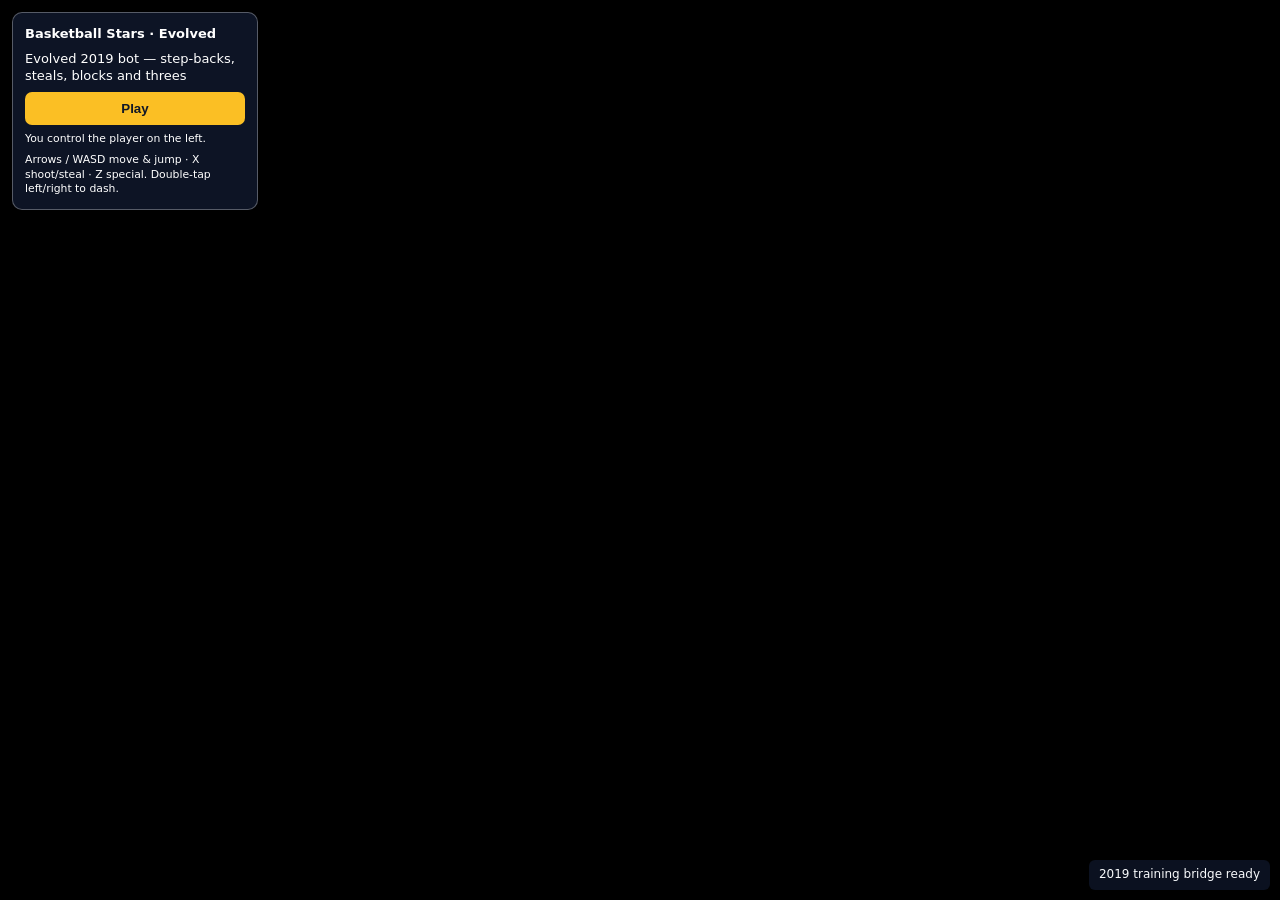
==== site/2019/play.html @ 340841f1 "Publish audited evolved opponent with tactical shooting and defence" ====
<!doctype html>
<html lang="en">
  <head>
    <meta charset="utf-8">
    <meta name="viewport" content="initial-scale=1, maximum-scale=1, user-scalable=no, shrink-to-fit=no">
    <title>Play the evolved Basketball Stars 2019 bot</title>
    <link rel="stylesheet" href="../vendor-2019/assets/css/app.css">
    <link rel="stylesheet" href="../trainer.css">
    <style>
      #content { visibility: hidden; }
      body.evolved-match #content { visibility: visible; }
      #play-panel { width: 220px; }
    </style>
  </head>
  <body>
    <div id="content"></div>
    <div id="loader">Loading evolved 2019 opponent…</div>
    <aside id="play-panel">
      <strong>Basketball Stars · Evolved</strong>
      <span id="profile-name">Loading profile…</span>
      <button id="play-evolved" disabled>Play</button>
      <small>You control the player on the left.</small>
      <small>Arrows / WASD move &amp; jump · X shoot/steal · Z special. Double-tap left/right to dash.</small>
    </aside>
    <div id="trainer-status" role="status">Initializing 2019 engine…</div>

    <script src="./crazygames-stub.js"></script>
    <script src="../vendor-2019/assets/lib/nape.min.js"></script>
    <script src="../vendor-2019/assets/lib/phaser.min.js"></script>
    <script src="../vendor-2019/assets/lib/phaser-cachebuster.min.js"></script>
    <script src="../vendor-2019/assets/lib/phaser-super-storage.min.js"></script>
    <script src="../vendor-2019/assets/lib/dragonBones.min.js"></script>
    <script src="../vendor-2019/basketball_legends_2019.patched.min.js"></script>
    <script src="./training-bridge.js"></script>
    <script src="./play.js"></script>
  </body>
</html>
---- site/vendor-2019/assets/css/app.css ----
/*Stylesheet*/
body, html {
    -webkit-tap-highlight-color: rgba(0, 0, 0, 0);
    -webkit-touch-callout: none;
    -webkit-text-size-adjust: none;
    -webkit-user-select: none;
    margin: 0;
    padding: 0;
    font-family: Arial, Verdana, sans-serif;
    font-size: 12px;
    font-weight: normal;
    color: #ccc;
    background-color: #000000;
    overflow: hidden;
}
#orientation {
    margin: 0 auto;
    position: fixed;
    top: 0;
    left: 0;
    width: 100%;
    height: 100%;
    background-image: url(../images/rotate.png);
    background-repeat: no-repeat;
    background-position: center;
    background-color: rgb(0, 0, 0);
    background-size: 25%;
    z-index: 999;
    display: none;
}
#loader {
    width: 100%;
    height: 50px;
    position: absolute;
    text-align: center;
    margin-top: 250px;
    display: block;
}
#loader,
#loader:after {
    border-radius: 50%;
    width: 10em;
    height: 10em;
}
#loader {
    margin: 60px auto;
    font-size: 10px;
    position: absolute;
    z-index: 99;
    left: 50%;
    top: 50%;
    margin-left: -5em;
    margin-top: -5em;
    text-indent: -9999em;
    border-top: 1.1em solid rgba(255, 255, 255, 0.2);
    border-right: 1.1em solid rgba(255, 255, 255, 0.2);
    border-bottom: 1.1em solid rgba(255, 255, 255, 0.2);
    border-left: 1.1em solid #ffffff;
    -webkit-transform: translateZ(0);
    -ms-transform: translateZ(0);
    transform: translateZ(0);
    -webkit-animation: load8 1.1s infinite linear;
    animation: load8 1.1s infinite linear;
}
@-webkit-keyframes load8 {
    0% {
        -webkit-transform: rotate(0deg);
        transform: rotate(0deg);
    }
    100% {
        -webkit-transform: rotate(360deg);
        transform: rotate(360deg);
    }
}
@keyframes load8 {
    0% {
        -webkit-transform: rotate(0deg);
        transform: rotate(0deg);
    }
    100% {
        -webkit-transform: rotate(360deg);
        transform: rotate(360deg);
    }
}
---- site/trainer.css ----
#trainer-status {
  position: fixed;
  right: 10px;
  bottom: 10px;
  z-index: 10000;
  padding: 7px 10px;
  border-radius: 6px;
  color: #f8fafc;
  background: rgba(15, 23, 42, 0.78);
  font: 12px/1.3 system-ui, sans-serif;
  pointer-events: none;
}

#play-panel {
  position: fixed;
  top: 12px;
  left: 12px;
  z-index: 10000;
  display: grid;
  gap: 7px;
  width: 190px;
  padding: 12px;
  border: 1px solid rgba(255, 255, 255, 0.3);
  border-radius: 10px;
  color: white;
  background: rgba(15, 23, 42, 0.9);
  font: 13px/1.35 system-ui, sans-serif;
}

#play-panel button {
  padding: 9px;
  border: 0;
  border-radius: 7px;
  color: #111827;
  background: #fbbf24;
  font-weight: 700;
  cursor: pointer;
}

#play-panel button:disabled {
  opacity: 0.5;
  cursor: wait;
}
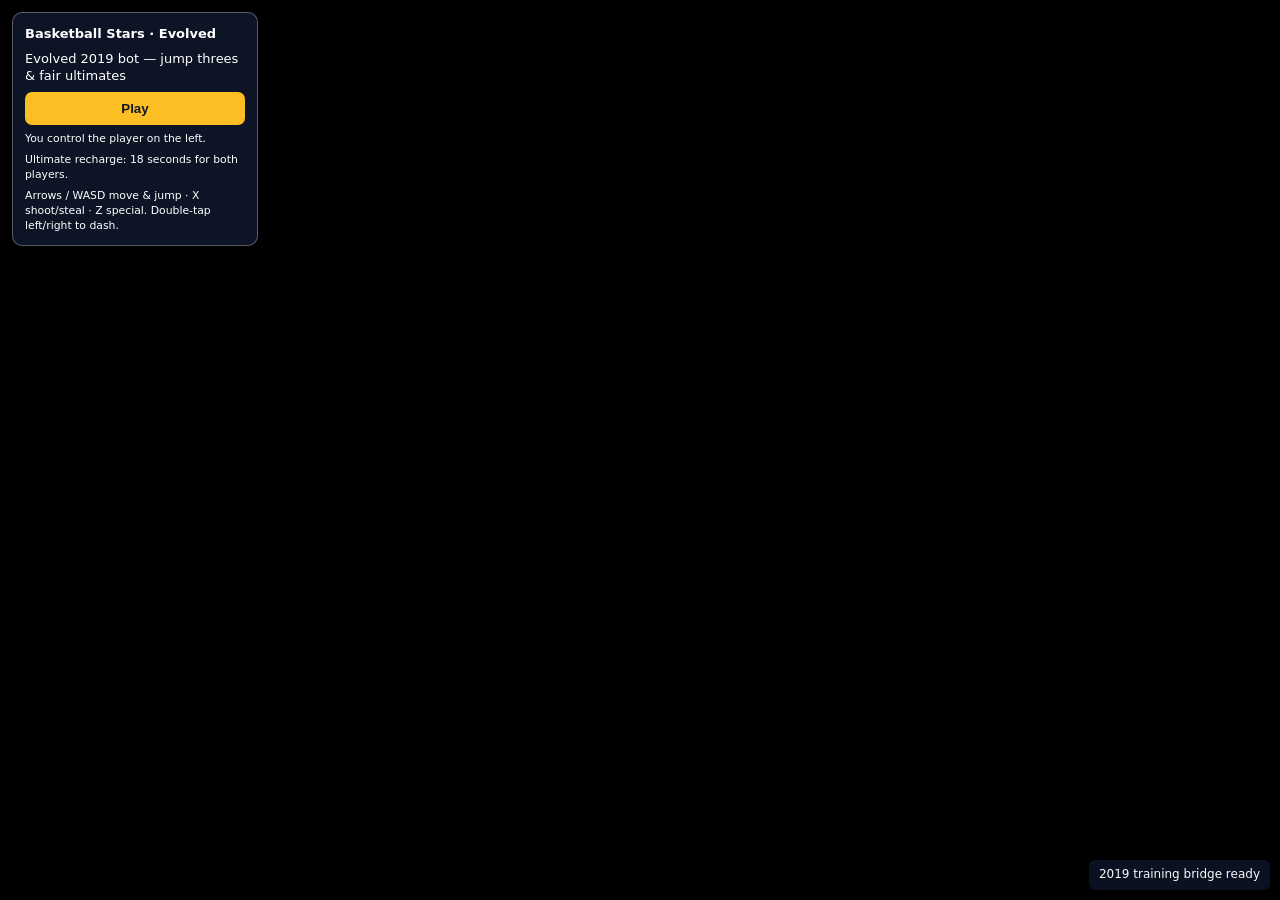
==== commit f694680c: "Fix jump threes and enforce equal ultimate cooldowns" ====
--- a/site/2019/play.html
+++ b/site/2019/play.html
@@ -20,18 +20,20 @@
       <span id="profile-name">Loading profile…</span>
       <button id="play-evolved" disabled>Play</button>
       <small>You control the player on the left.</small>
+      <small>Ultimate recharge: 18 seconds for both players.</small>
       <small>Arrows / WASD move &amp; jump · X shoot/steal · Z special. Double-tap left/right to dash.</small>
     </aside>
     <div id="trainer-status" role="status">Initializing 2019 engine…</div>
 
-    <script src="./crazygames-stub.js"></script>
-    <script src="../vendor-2019/assets/lib/nape.min.js"></script>
-    <script src="../vendor-2019/assets/lib/phaser.min.js"></script>
-    <script src="../vendor-2019/assets/lib/phaser-cachebuster.min.js"></script>
-    <script src="../vendor-2019/assets/lib/phaser-super-storage.min.js"></script>
-    <script src="../vendor-2019/assets/lib/dragonBones.min.js"></script>
-    <script src="../vendor-2019/basketball_legends_2019.patched.min.js"></script>
-    <script src="./training-bridge.js"></script>
-    <script src="./play.js"></script>
+    <script src="./crazygames-stub.js?v=3e22af72486f"></script>
+    <script src="../vendor-2019/assets/lib/nape.min.js?v=33a5441b0906"></script>
+    <script src="../vendor-2019/assets/lib/phaser.min.js?v=c486bae6284f"></script>
+    <script src="../vendor-2019/assets/lib/phaser-cachebuster.min.js?v=2d72c03e41c4"></script>
+    <script src="../vendor-2019/assets/lib/phaser-super-storage.min.js?v=1c4dba377a10"></script>
+    <script src="../vendor-2019/assets/lib/dragonBones.min.js?v=82fd9eb27fc1"></script>
+    <script src="../vendor-2019/basketball_legends_2019.patched.min.js?v=e588047ce821"></script>
+    <script src="./shot-policy.js?v=ee63520692ce"></script>
+    <script src="./training-bridge.js?v=9a90a43b5696"></script>
+    <script src="./play.js?v=3b0d3041fbea"></script>
   </body>
 </html>
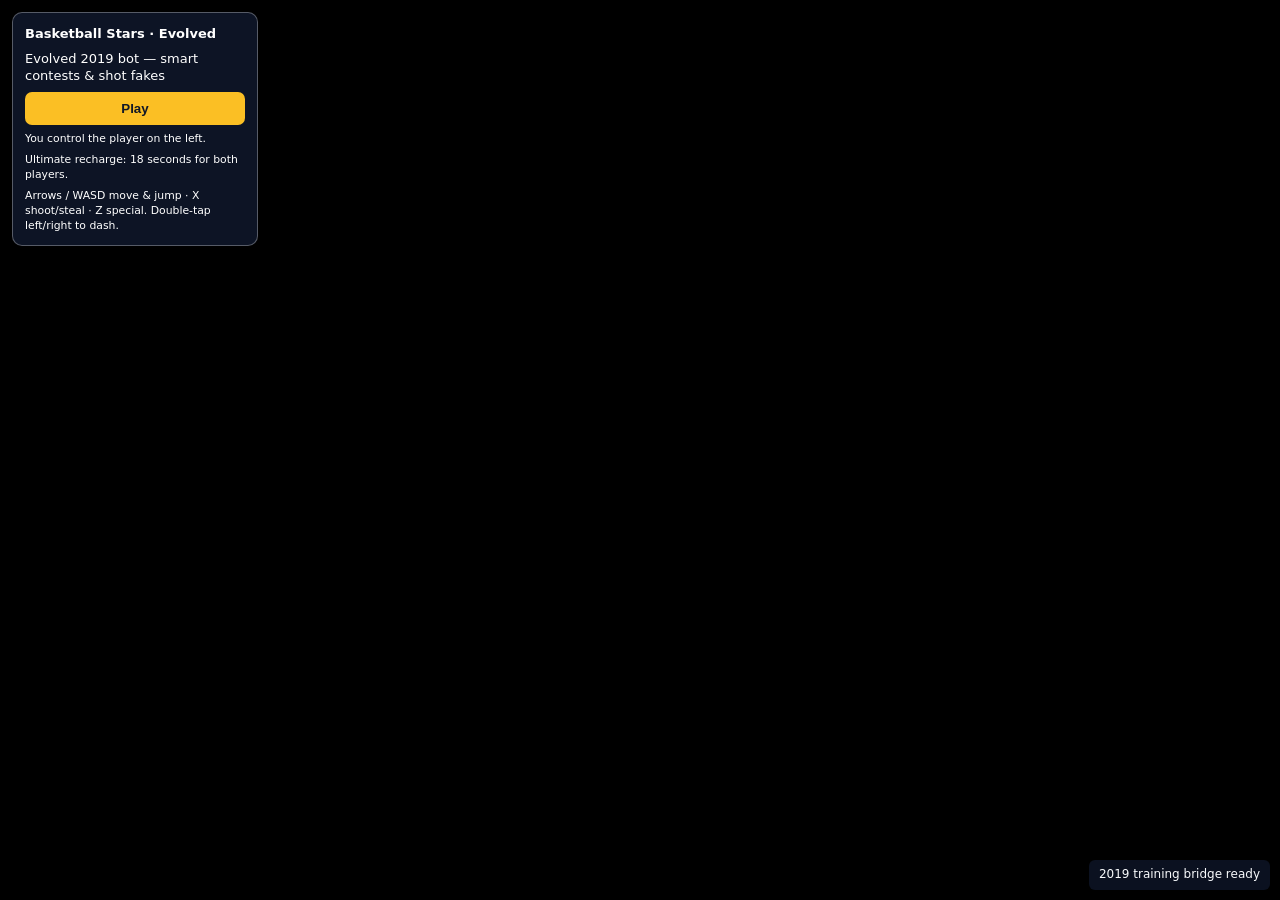
==== commit 23f3a97f: "Improve shot contests, add pressure fakes, and keep final scores visible" ====
--- a/site/2019/play.html
+++ b/site/2019/play.html
@@ -4,8 +4,8 @@
     <meta charset="utf-8">
     <meta name="viewport" content="initial-scale=1, maximum-scale=1, user-scalable=no, shrink-to-fit=no">
     <title>Play the evolved Basketball Stars 2019 bot</title>
-    <link rel="stylesheet" href="../vendor-2019/assets/css/app.css">
-    <link rel="stylesheet" href="../trainer.css">
+    <link rel="stylesheet" href="../vendor-2019/assets/css/app.css?v=ad8abcc6a736">
+    <link rel="stylesheet" href="../trainer.css?v=9d4cfca1bbfe">
     <style>
       #content { visibility: hidden; }
       body.evolved-match #content { visibility: visible; }
@@ -23,6 +23,19 @@
       <small>Ultimate recharge: 18 seconds for both players.</small>
       <small>Arrows / WASD move &amp; jump · X shoot/steal · Z special. Double-tap left/right to dash.</small>
     </aside>
+    <section id="match-result" role="dialog" aria-modal="true" aria-labelledby="result-title" hidden>
+      <div class="result-card">
+        <p class="result-caption">FINAL SCORE</p>
+        <h1 id="result-title">Full time</h1>
+        <div class="result-scoreboard">
+          <div><span>You</span><strong id="result-you">0</strong></div>
+          <span class="result-separator">–</span>
+          <div><span>Evolved bot</span><strong id="result-bot">0</strong></div>
+        </div>
+        <button id="play-again">Play again</button>
+        <p>Same evolved opponent · Equal 18-second ultimates</p>
+      </div>
+    </section>
     <div id="trainer-status" role="status">Initializing 2019 engine…</div>
 
     <script src="./crazygames-stub.js?v=3e22af72486f"></script>
@@ -32,8 +45,9 @@
     <script src="../vendor-2019/assets/lib/phaser-super-storage.min.js?v=1c4dba377a10"></script>
     <script src="../vendor-2019/assets/lib/dragonBones.min.js?v=82fd9eb27fc1"></script>
     <script src="../vendor-2019/basketball_legends_2019.patched.min.js?v=e588047ce821"></script>
-    <script src="./shot-policy.js?v=ee63520692ce"></script>
-    <script src="./training-bridge.js?v=9a90a43b5696"></script>
-    <script src="./play.js?v=3b0d3041fbea"></script>
+    <script src="./duel-policy.js?v=b08a9d598844"></script>
+    <script src="./shot-policy.js?v=5e4bc4f6e418"></script>
+    <script src="./training-bridge.js?v=5a29168d0172"></script>
+    <script src="./play.js?v=adf89e7ef607"></script>
   </body>
 </html>
--- a/site/trainer.css
+++ b/site/trainer.css
@@ -41,3 +41,39 @@
   opacity: 0.5;
   cursor: wait;
 }
+
+#match-result[hidden] { display: none; }
+#match-result {
+  position: fixed;
+  inset: 0;
+  z-index: 20000;
+  display: grid;
+  place-items: center;
+  padding: 20px;
+  background: rgba(3, 7, 18, 0.78);
+  color: #f8fafc;
+  font: 15px/1.5 system-ui, sans-serif;
+}
+.match-complete #play-panel { display: none; }
+.result-card {
+  width: min(440px, 100%);
+  box-sizing: border-box;
+  padding: 32px;
+  text-align: center;
+  background: #111c30;
+  border: 1px solid #475569;
+  border-radius: 20px;
+  box-shadow: 0 24px 80px #0008;
+}
+.result-caption { letter-spacing: 0.2em; color: #fbbf24; font-size: 12px; }
+.result-card h1 { font-size: 32px; margin: 8px 0 24px; }
+.result-scoreboard { display: flex; align-items: center; justify-content: center; gap: 28px; }
+.result-scoreboard div { display: grid; gap: 4px; min-width: 100px; }
+.result-scoreboard span { color: #cbd5e1; }
+.result-scoreboard strong { color: white; font-size: 64px; line-height: 1.2; }
+.result-separator { font-size: 28px; }
+.result-card button {
+  width: 100%; margin-top: 28px; padding: 13px; border: 0; border-radius: 9px;
+  background: #fbbf24; color: #111827; cursor: pointer; font: 700 16px system-ui, sans-serif;
+}
+.result-card p:last-child { font-size: 12px; color: #94a3b8; margin-bottom: 0; }
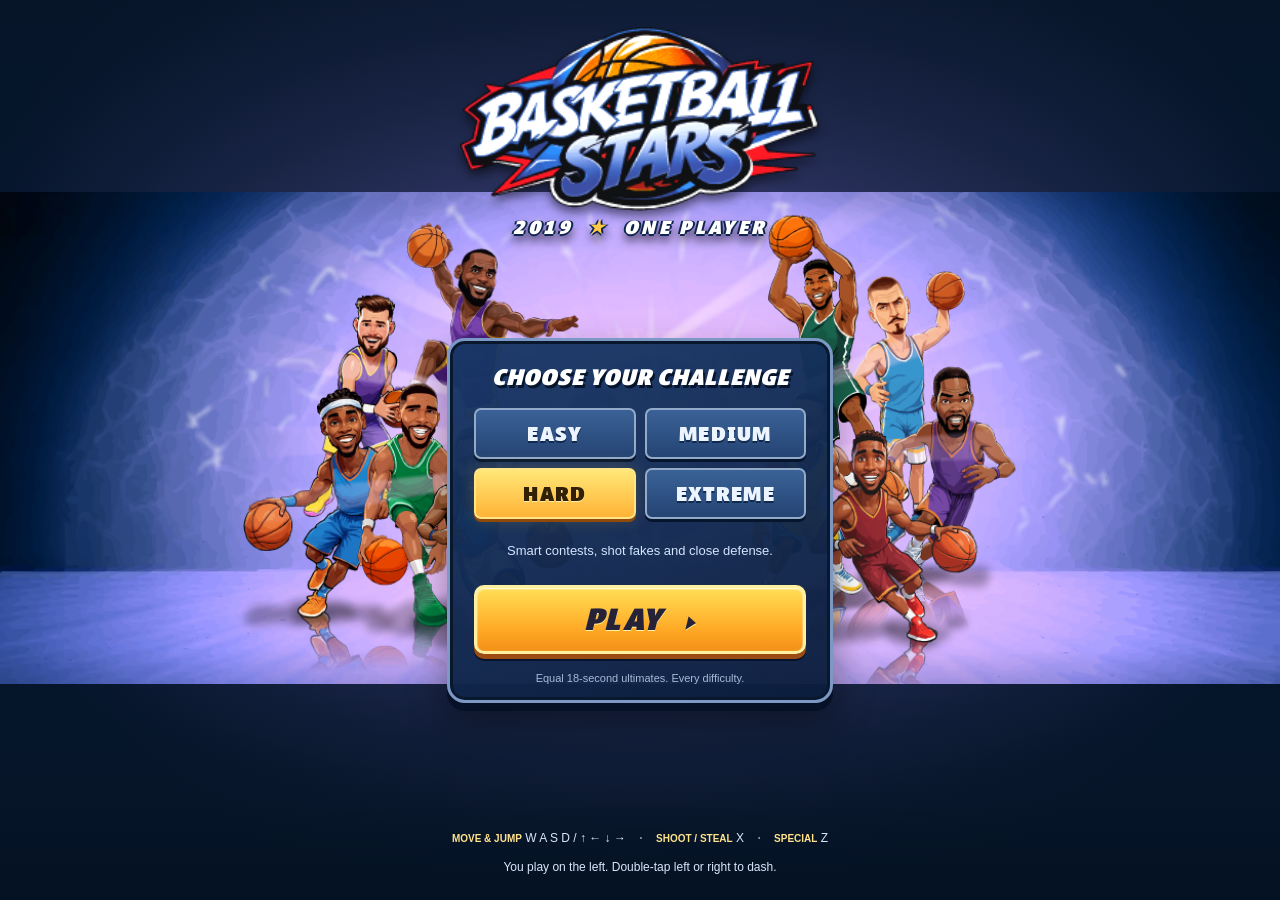
==== commit 69dc69bf: "Restore difficulty menu and add learned Extreme defender" ====
--- a/site/2019/play.html
+++ b/site/2019/play.html
@@ -2,38 +2,49 @@
 <html lang="en">
   <head>
     <meta charset="utf-8">
-    <meta name="viewport" content="initial-scale=1, maximum-scale=1, user-scalable=no, shrink-to-fit=no">
-    <title>Play the evolved Basketball Stars 2019 bot</title>
+    <meta name="viewport" content="width=device-width, initial-scale=1">
+    <title>Basketball Stars 2019 — Play</title>
     <link rel="stylesheet" href="../vendor-2019/assets/css/app.css?v=ad8abcc6a736">
-    <link rel="stylesheet" href="../trainer.css?v=9d4cfca1bbfe">
-    <style>
-      #content { visibility: hidden; }
-      body.evolved-match #content { visibility: visible; }
-      #play-panel { width: 220px; }
-    </style>
+    <link rel="stylesheet" href="./play.css?v=775a09248cf9">
   </head>
   <body>
     <div id="content"></div>
-    <div id="loader">Loading evolved 2019 opponent…</div>
-    <aside id="play-panel">
-      <strong>Basketball Stars · Evolved</strong>
-      <span id="profile-name">Loading profile…</span>
-      <button id="play-evolved" disabled>Play</button>
-      <small>You control the player on the left.</small>
-      <small>Ultimate recharge: 18 seconds for both players.</small>
-      <small>Arrows / WASD move &amp; jump · X shoot/steal · Z special. Double-tap left/right to dash.</small>
-    </aside>
+    <div id="loader">Loading Basketball Stars 2019…</div>
+    <main id="start-screen" aria-label="Basketball Stars 2019 main menu">
+      <div class="menu-art" aria-hidden="true"></div>
+      <header class="menu-heading">
+        <img class="game-logo" src="../vendor-2019/assets/images/logo.png" alt="Basketball Stars" width="360" height="186">
+        <p class="edition">2019 <span>★</span> ONE PLAYER</p>
+      </header>
+      <section class="menu-card" aria-label="Choose your opponent">
+        <h1>CHOOSE YOUR CHALLENGE</h1>
+        <fieldset id="difficulty-options"><legend>Difficulty</legend></fieldset>
+        <p id="profile-name" aria-live="polite">Getting the court ready…</p>
+        <button id="play-evolved" class="arcade-button" disabled>PLAY <span aria-hidden="true">▶</span></button>
+        <p class="fair-play">Equal 18-second ultimates. Every difficulty.</p>
+      </section>
+      <footer class="menu-controls">
+        <p><span>MOVE &amp; JUMP</span> <kbd>W A S D</kbd> / <kbd>↑ ← ↓ →</kbd> <b>·</b> <span>SHOOT / STEAL</span> <kbd>X</kbd> <b>·</b> <span>SPECIAL</span> <kbd>Z</kbd></p>
+        <p>You play on the left. Double-tap left or right to dash.</p>
+      </footer>
+      <p id="menu-error" role="alert" hidden></p>
+    </main>
+    <nav id="match-toolbar" aria-label="Match menu">
+      <button id="return-menu" class="small-button">MENU</button>
+      <span id="active-difficulty">HARD</span>
+    </nav>
     <section id="match-result" role="dialog" aria-modal="true" aria-labelledby="result-title" hidden>
       <div class="result-card">
-        <p class="result-caption">FINAL SCORE</p>
+        <p class="result-caption">FINAL SCORE <span id="result-difficulty">HARD</span></p>
         <h1 id="result-title">Full time</h1>
         <div class="result-scoreboard">
           <div><span>You</span><strong id="result-you">0</strong></div>
           <span class="result-separator">–</span>
-          <div><span>Evolved bot</span><strong id="result-bot">0</strong></div>
+          <div><span id="result-opponent">Hard bot</span><strong id="result-bot">0</strong></div>
         </div>
-        <button id="play-again">Play again</button>
-        <p>Same evolved opponent · Equal 18-second ultimates</p>
+        <button id="play-again" class="arcade-button">PLAY AGAIN <span aria-hidden="true">▶</span></button>
+        <button id="result-menu" class="small-button">CHOOSE DIFFICULTY</button>
+        <p>Equal 18-second ultimates</p>
       </div>
     </section>
     <div id="trainer-status" role="status">Initializing 2019 engine…</div>
@@ -47,7 +58,9 @@
     <script src="../vendor-2019/basketball_legends_2019.patched.min.js?v=e588047ce821"></script>
     <script src="./duel-policy.js?v=b08a9d598844"></script>
     <script src="./shot-policy.js?v=5e4bc4f6e418"></script>
-    <script src="./training-bridge.js?v=5a29168d0172"></script>
-    <script src="./play.js?v=adf89e7ef607"></script>
+    <script src="./learned-defense.js?v=bd4539350259"></script>
+    <script src="./residual-defense.js?v=d54dcf219921"></script>
+    <script src="./training-bridge.js?v=b34d844a47c3"></script>
+    <script src="./play.js?v=9892dc6b06aa"></script>
   </body>
 </html>
--- a/site/2019/play.css
+++ b/site/2019/play.css
@@ -0,0 +1,83 @@
+@font-face { font-family: StarsImpact; src: url("../vendor-2019/assets/fonts/Impact/impact.woff") format("woff"); font-display: swap; }
+:root { color-scheme: dark; font-family: Arial, sans-serif; }
+* { box-sizing: border-box; }
+body { background: #05152b; }
+button, input { -webkit-tap-highlight-color: transparent; }
+button { cursor: pointer; }
+button:focus-visible, input:focus-visible + span { outline: 3px solid #fff; outline-offset: 5px; }
+button:disabled { cursor: wait; opacity: .55; }
+#content { visibility: hidden; }
+.evolved-match #content { visibility: visible; }
+#start-screen { position: fixed; inset: 0; z-index: 1000; display: flex; flex-direction: column; align-items: center; overflow: auto; min-height: 100%; isolation: isolate; color: #fff; background: radial-gradient(ellipse at 50% 40%, #444580, #05152b 76%); }
+.evolved-match #start-screen { display: none; }
+.menu-art { position: absolute; z-index: -1; inset: 0; background: linear-gradient(0deg, #061426 1%, transparent 28%, transparent 75%, #06142699), url("../vendor-2019/assets/images/bg_players.png") center 47% / max(1400px, 112vw) auto no-repeat; }
+.menu-heading { flex: 0 0 auto; text-align: center; padding: clamp(15px, 3vh, 32px) 20px 0; filter: drop-shadow(0 6px 5px #0007); }
+.game-logo { display: block; width: clamp(220px, 29vw, 360px); height: auto; margin: 0 auto; }
+.edition { margin: 4px 0 0; font: 21px StarsImpact, Impact, sans-serif; font-style: italic; letter-spacing: .16em; color: #fff; text-shadow: 0 2px #102450, 2px 0 #102450, -2px 0 #102450; }
+.edition span { color: #ffcb47; margin: 0 7px; }
+.menu-card { width: min(386px, calc(100% - 32px)); margin: auto 16px; padding: 22px 24px 16px; text-align: center; background: linear-gradient(160deg, #173767f5, #0b1d3cf5); border: 3px solid #7c98c5; border-radius: 18px; box-shadow: 0 8px 0 #020d23b3, inset 0 0 0 3px #09182d, 0 18px 38px #0006; }
+.menu-card h1 { margin: 0 0 16px; font: 25px StarsImpact, Impact, sans-serif; font-style: italic; letter-spacing: .04em; text-shadow: 2px 3px #07152c; }
+#difficulty-options { display: grid; grid-template-columns: repeat(2, minmax(0, 1fr)); gap: 9px; border: 0; padding: 0; margin: 0; }
+#difficulty-options legend { position: absolute; width: 1px; height: 1px; overflow: hidden; clip-path: inset(50%); }
+#difficulty-options label { position: relative; min-width: 0; cursor: pointer; }
+#difficulty-options label:last-of-type:nth-of-type(odd) { grid-column: 1 / -1; }
+#difficulty-options span { pointer-events: none; }
+#difficulty-options input { position: absolute; opacity: 0; inset: 0; width: 100%; height: 100%; margin: 0; cursor: pointer; }
+#difficulty-options span { display: block; padding: 10px 5px; font: 23px StarsImpact, Impact, sans-serif; text-transform: uppercase; letter-spacing: .05em; border: 2px solid #93abc9; border-radius: 7px; color: #ebf4ff; background: linear-gradient(#3b6297, #244473); text-shadow: 0 2px #11294c; box-shadow: 0 3px #06152e; }
+#difficulty-options input:checked + span { border-color: #ffe488; color: #312006; background: linear-gradient(#ffe778, #ffb335); text-shadow: 0 1px #ffedac; box-shadow: 0 3px #8f4a0a, 0 0 18px #ffcc3e33; }
+#difficulty-options label:hover span { filter: brightness(1.12); }
+#profile-name { display: flex; align-items: center; justify-content: center; min-height: 42px; margin: 12px 0; color: #d3e4ff; font: 13px/1.45 Arial, sans-serif; }
+.arcade-button { width: 100%; padding: 12px 18px; border: 3px solid #fff0a0; border-radius: 10px; background: linear-gradient(#ffdf55, #ffa825 67%, #f39119); color: #262237; font: italic 34px StarsImpact, Impact, sans-serif; letter-spacing: .04em; text-shadow: 0 1px #fff4a1; box-shadow: 0 5px #9c4c12, 0 7px 0 #05132d, inset 0 1px 2px #fff; }
+.arcade-button span { padding-left: 14px; font-size: .7em; vertical-align: middle; }
+.arcade-button:hover:not(:disabled) { filter: brightness(1.1); transform: translateY(-1px); }
+.arcade-button:active:not(:disabled) { transform: translateY(3px); box-shadow: 0 2px #9c4c12, 0 4px #05132d; }
+.fair-play { color: #a7bbd8; font-size: 11px; margin: 18px 0 0; }
+.menu-controls { width: 100%; flex: 0 0 auto; text-align: center; color: #dbe6fc; padding: 20px 18px 23px; background: linear-gradient(transparent, #031022a8); }
+.menu-controls p { margin: 8px 0 0; font-size: 12px; line-height: 1.7; }
+.menu-controls span { color: #ffe38b; font-weight: bold; font-size: 10px; }
+.menu-controls b { margin: 0 10px; color: #8095b7; }
+kbd { font: 12px Arial, sans-serif; white-space: nowrap; }
+#menu-error { background: #561b2e; color: white; border: 1px solid #f89b9b; border-radius: 6px; position: absolute; bottom: 10px; padding: 12px; max-width: calc(100% - 24px); }
+#match-toolbar { position: fixed; z-index: 10000; left: 10px; top: 10px; display: none; gap: 9px; align-items: center; }
+.evolved-match #match-toolbar { display: flex; }
+.match-complete #match-toolbar { display: none; }
+.small-button { border: 1px solid #9cb5db; border-radius: 6px; padding: 8px 14px; color: white; background: #0b2040e8; font: 16px StarsImpact, Impact, sans-serif; letter-spacing: .05em; }
+.small-button:hover { background: #294e81; }
+#active-difficulty { padding: 7px 9px; border-radius: 5px; background: #081831d9; color: #ffdb6c; font: 15px StarsImpact, Impact, sans-serif; letter-spacing: .08em; }
+#trainer-status { display: none; }
+#match-result[hidden] { display: none; }
+#match-result { position: fixed; inset: 0; z-index: 20000; display: grid; place-items: center; overflow: auto; padding: 20px; background: #030b1bd9; color: white; }
+.result-card { width: min(430px, 100%); padding: 30px; text-align: center; border: 3px solid #8aa9d0; border-radius: 18px; background: linear-gradient(145deg, #203e70, #091b38); box-shadow: 0 20px 80px #0008, inset 0 0 0 3px #09182d; }
+.result-caption { letter-spacing: .15em; color: #ffdb6c; font-size: 11px; }
+.result-caption span { display: block; margin-top: 8px; color: #c3d5f0; letter-spacing: .1em; }
+.result-card h1 { margin: 14px 0 24px; font: italic 42px StarsImpact, Impact, sans-serif; text-shadow: 2px 3px #06142a; }
+.result-scoreboard { display: flex; align-items: center; justify-content: center; gap: 24px; margin-bottom: 24px; }
+.result-scoreboard div { display: grid; gap: 4px; min-width: 90px; }
+.result-scoreboard span { color: #cbdaf1; font-size: 14px; }
+.result-scoreboard strong { color: white; font: 70px StarsImpact, Impact, sans-serif; }
+.result-scoreboard .result-separator { font-size: 28px; }
+.result-card .arcade-button { font-size: 28px; }
+.result-card .small-button { margin-top: 20px; width: 100%; }
+.result-card > p:last-child { margin: 16px 0 0; color: #9db4d7; font-size: 11px; }
+@media (max-height: 690px) and (min-width: 700px) {
+  .menu-heading { padding-top: 8px; }
+  .game-logo { width: 230px; }
+  .edition { font-size: 15px; }
+  .menu-card { padding: 15px 20px 13px; margin-top: 14px; margin-bottom: 14px; width: 360px; }
+  .menu-card h1 { font-size: 21px; margin-bottom: 12px; }
+  #difficulty-options span { padding: 6px 5px; font-size: 20px; }
+  #profile-name { min-height: 32px; margin: 8px 0; }
+  .arcade-button { padding: 8px 16px; font-size: 29px; }
+  .fair-play { margin-top: 12px; }
+  .menu-controls { padding: 4px 10px 12px; }
+}
+@media (max-width: 600px) {
+  .menu-art { background-size: 1050px auto; background-position: center 31%; opacity: .8; }
+  .menu-heading { padding-top: 18px; }
+  .game-logo { width: 260px; }
+  .edition { font-size: 16px; }
+  .menu-card { margin-top: 28px; margin-bottom: 20px; width: min(354px, calc(100% - 28px)); }
+  .menu-controls { margin-top: auto; padding: 8px 18px 16px; }
+  .menu-controls span { display: inline-block; }
+  .menu-controls b { margin: 0 4px; }
+}
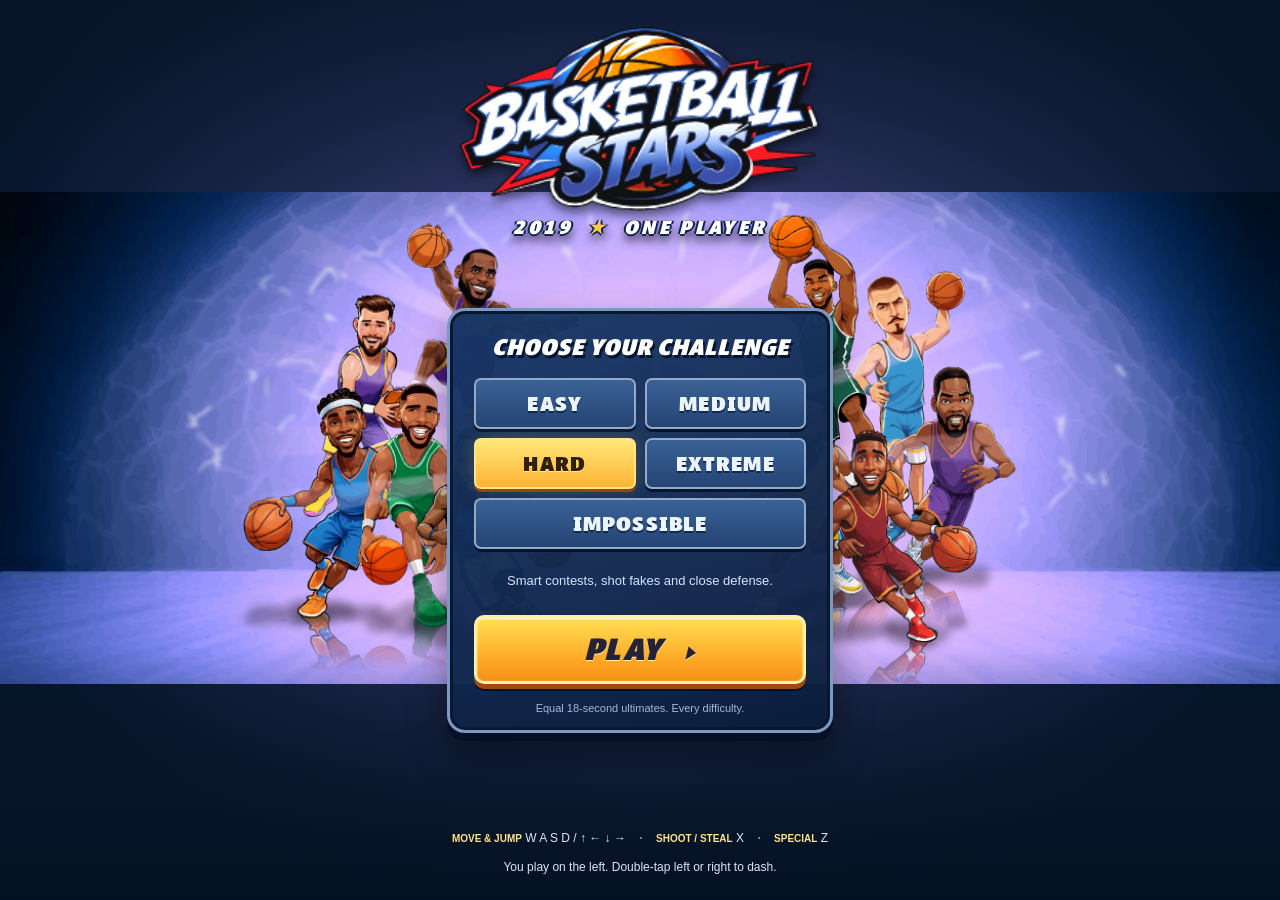
==== commit c842771e: "Add validated Impossible opponent with contextual shooting and defense" ====
--- a/site/2019/play.html
+++ b/site/2019/play.html
@@ -57,10 +57,12 @@
     <script src="../vendor-2019/assets/lib/dragonBones.min.js?v=82fd9eb27fc1"></script>
     <script src="../vendor-2019/basketball_legends_2019.patched.min.js?v=e588047ce821"></script>
     <script src="./duel-policy.js?v=b08a9d598844"></script>
-    <script src="./shot-policy.js?v=5e4bc4f6e418"></script>
+    <script src="./shot-policy.js?v=9922d9add386"></script>
     <script src="./learned-defense.js?v=bd4539350259"></script>
     <script src="./residual-defense.js?v=d54dcf219921"></script>
-    <script src="./training-bridge.js?v=b34d844a47c3"></script>
+    <script src="./selfplay-policy.js?v=32e611066dcc"></script>
+    <script src="./impossible-policy.js?v=78015a486769"></script>
+    <script src="./training-bridge.js?v=54b34a0a8c79"></script>
     <script src="./play.js?v=9892dc6b06aa"></script>
   </body>
 </html>
